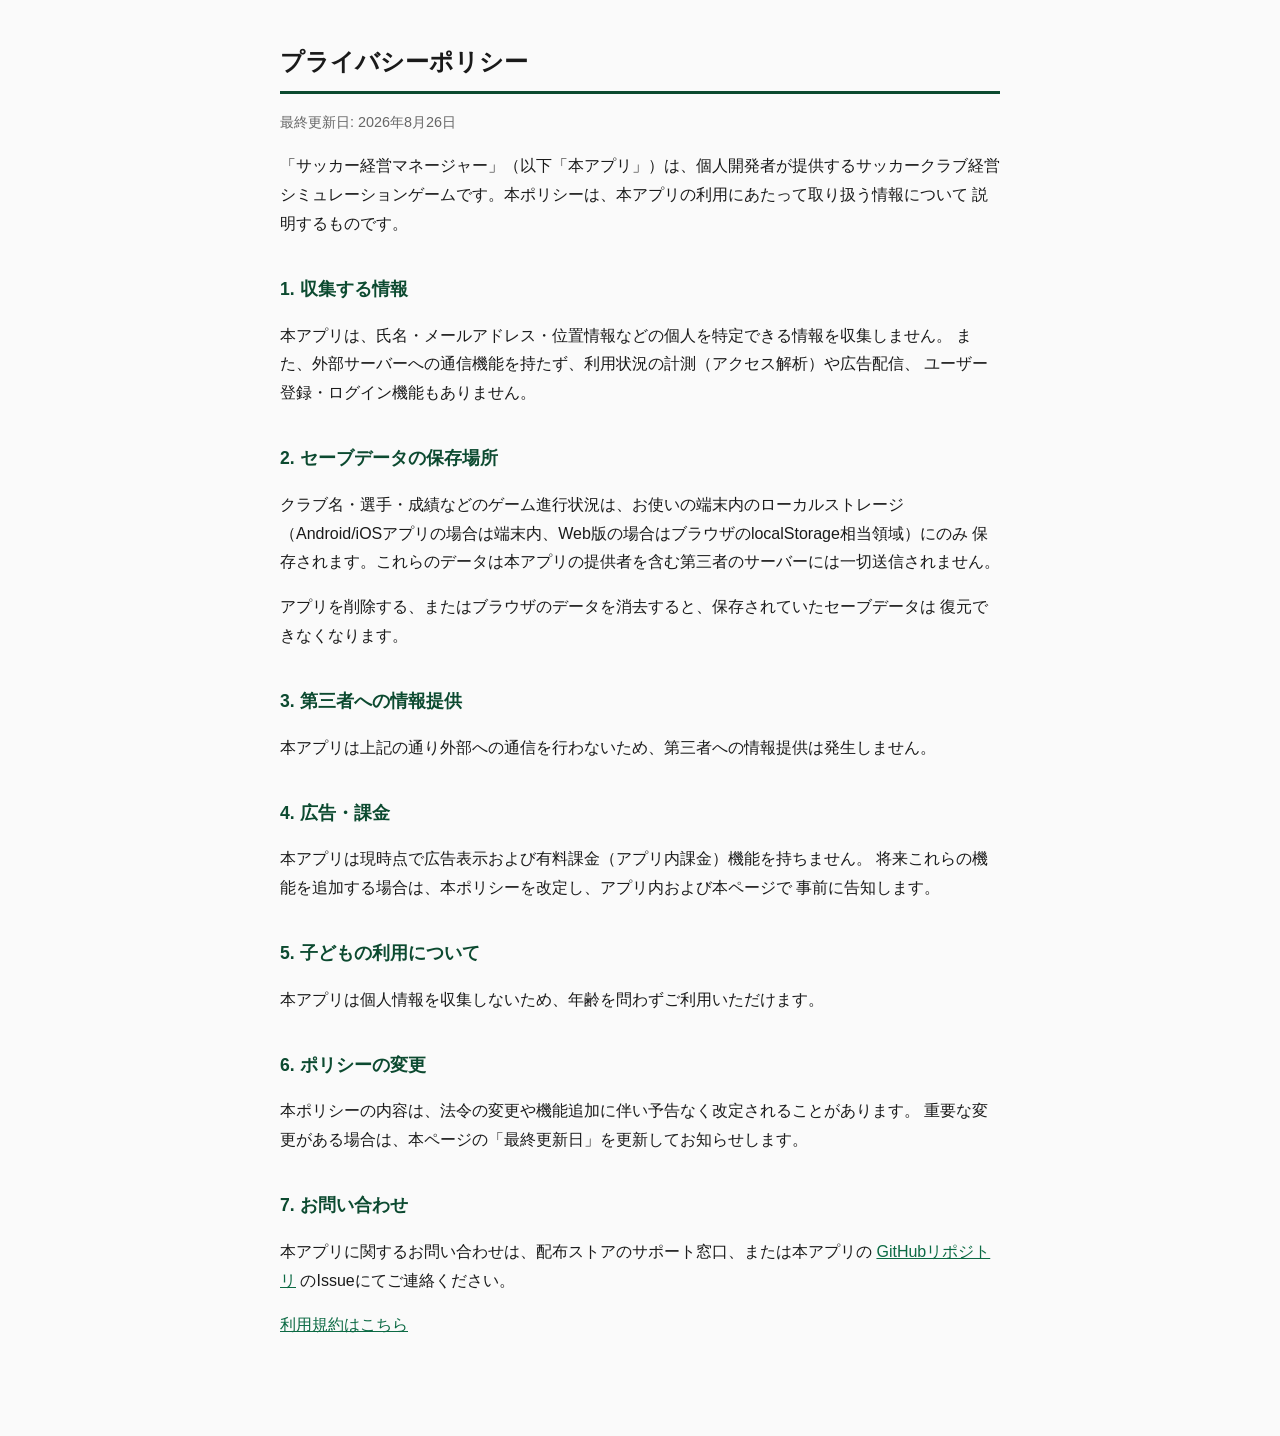
==== projects/PJT003-soccer-manager/legal/privacy.html @ ec603224 "soccer_managerをPJT003として追加 kabu-agari-rankingリポジトリで開発していたFlutter/Flame製のサッカークラブ 経営シミュレーションゲーム一式を、こちら" ====
<!doctype html>
<html lang="ja">
<head>
<meta charset="utf-8">
<meta name="viewport" content="width=device-width, initial-scale=1">
<title>プライバシーポリシー | サッカー経営マネージャー</title>
<style>
  body { font-family: -apple-system, BlinkMacSystemFont, "Hiragino Sans", "Yu Gothic", sans-serif; line-height: 1.8; max-width: 720px; margin: 0 auto; padding: 24px 20px 80px; color: #1a1a1a; background: #fafafa; }
  h1 { font-size: 1.5rem; border-bottom: 3px solid #0c4a30; padding-bottom: 8px; }
  h2 { font-size: 1.1rem; margin-top: 2em; color: #0c4a30; }
  .updated { color: #666; font-size: 0.9rem; }
  ul { padding-left: 1.4em; }
  a { color: #0c6a44; }
</style>
</head>
<body>
<h1>プライバシーポリシー</h1>
<p class="updated">最終更新日: 2026年8月26日</p>

<p>
「サッカー経営マネージャー」（以下「本アプリ」）は、個人開発者が提供するサッカークラブ経営
シミュレーションゲームです。本ポリシーは、本アプリの利用にあたって取り扱う情報について
説明するものです。
</p>

<h2>1. 収集する情報</h2>
<p>
本アプリは、氏名・メールアドレス・位置情報などの個人を特定できる情報を収集しません。
また、外部サーバーへの通信機能を持たず、利用状況の計測（アクセス解析）や広告配信、
ユーザー登録・ログイン機能もありません。
</p>

<h2>2. セーブデータの保存場所</h2>
<p>
クラブ名・選手・成績などのゲーム進行状況は、お使いの端末内のローカルストレージ
（Android/iOSアプリの場合は端末内、Web版の場合はブラウザのlocalStorage相当領域）にのみ
保存されます。これらのデータは本アプリの提供者を含む第三者のサーバーには一切送信されません。
</p>
<p>
アプリを削除する、またはブラウザのデータを消去すると、保存されていたセーブデータは
復元できなくなります。
</p>

<h2>3. 第三者への情報提供</h2>
<p>
本アプリは上記の通り外部への通信を行わないため、第三者への情報提供は発生しません。
</p>

<h2>4. 広告・課金</h2>
<p>
本アプリは現時点で広告表示および有料課金（アプリ内課金）機能を持ちません。
将来これらの機能を追加する場合は、本ポリシーを改定し、アプリ内および本ページで
事前に告知します。
</p>

<h2>5. 子どもの利用について</h2>
<p>
本アプリは個人情報を収集しないため、年齢を問わずご利用いただけます。
</p>

<h2>6. ポリシーの変更</h2>
<p>
本ポリシーの内容は、法令の変更や機能追加に伴い予告なく改定されることがあります。
重要な変更がある場合は、本ページの「最終更新日」を更新してお知らせします。
</p>

<h2>7. お問い合わせ</h2>
<p>
本アプリに関するお問い合わせは、配布ストアのサポート窓口、または本アプリの
<a href="https://github.com/nami0817kk-arch/kabu-agari-ranking">GitHubリポジトリ</a>
のIssueにてご連絡ください。
</p>

<p><a href="./terms.html">利用規約はこちら</a></p>
</body>
</html>
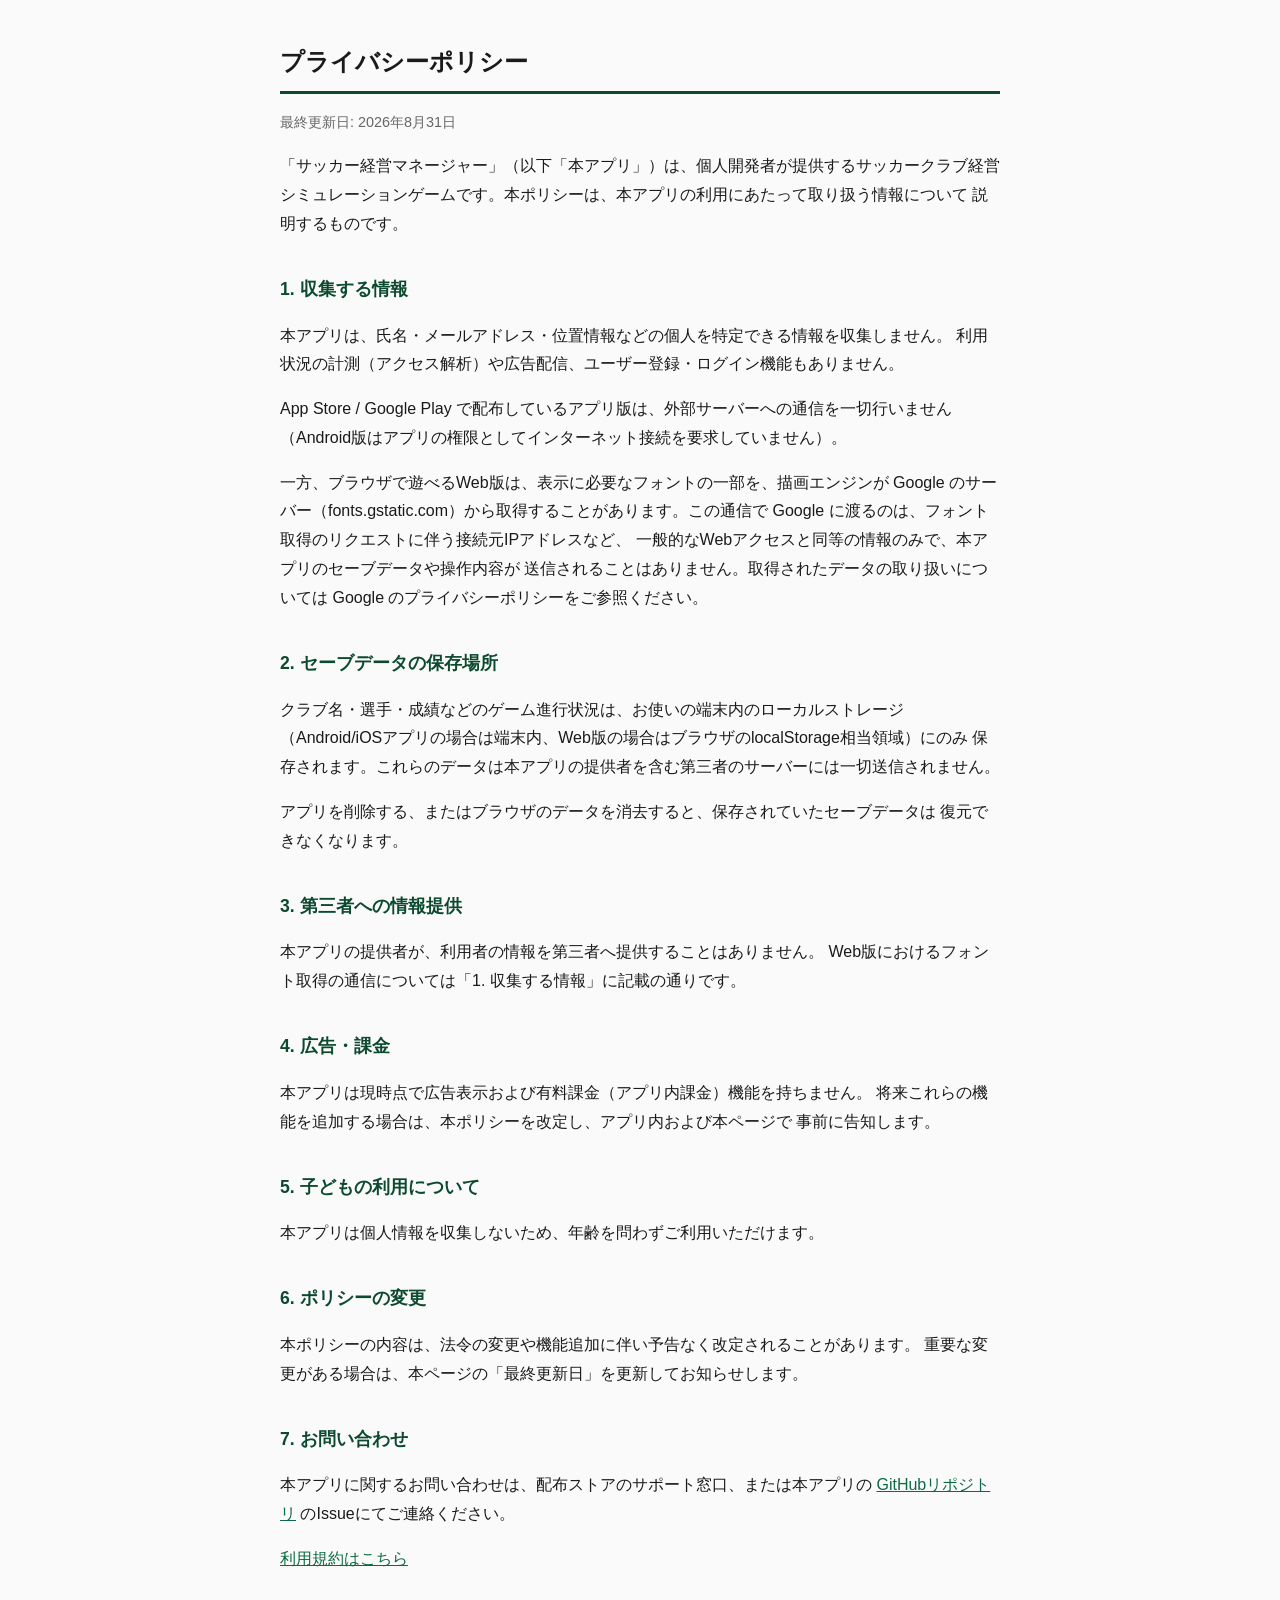
==== commit 12852303: "プライバシー: 外部フォント取得の廃止と、保有銘柄の公開防止 公開リポジトリに個人情報が含まれていないか点検した結果への対応。 鍵・証明書・APIキーの混入と、法務ページへの実名・住所の記載は いずれ" ====
--- a/projects/PJT003-soccer-manager/legal/privacy.html
+++ b/projects/PJT003-soccer-manager/legal/privacy.html
@@ -15,7 +15,7 @@
 </head>
 <body>
 <h1>プライバシーポリシー</h1>
-<p class="updated">最終更新日: 2026年8月26日</p>
+<p class="updated">最終更新日: 2026年8月31日</p>
 
 <p>
 「サッカー経営マネージャー」（以下「本アプリ」）は、個人開発者が提供するサッカークラブ経営
@@ -26,8 +26,19 @@
 <h2>1. 収集する情報</h2>
 <p>
 本アプリは、氏名・メールアドレス・位置情報などの個人を特定できる情報を収集しません。
-また、外部サーバーへの通信機能を持たず、利用状況の計測（アクセス解析）や広告配信、
-ユーザー登録・ログイン機能もありません。
+利用状況の計測（アクセス解析）や広告配信、ユーザー登録・ログイン機能もありません。
+</p>
+<p>
+App Store / Google Play で配布しているアプリ版は、外部サーバーへの通信を一切行いません
+（Android版はアプリの権限としてインターネット接続を要求していません）。
+</p>
+<p>
+一方、ブラウザで遊べるWeb版は、表示に必要なフォントの一部を、描画エンジンが
+Google のサーバー（fonts.gstatic.com）から取得することがあります。この通信で
+Google に渡るのは、フォント取得のリクエストに伴う接続元IPアドレスなど、
+一般的なWebアクセスと同等の情報のみで、本アプリのセーブデータや操作内容が
+送信されることはありません。取得されたデータの取り扱いについては
+Google のプライバシーポリシーをご参照ください。
 </p>
 
 <h2>2. セーブデータの保存場所</h2>
@@ -43,7 +54,8 @@
 
 <h2>3. 第三者への情報提供</h2>
 <p>
-本アプリは上記の通り外部への通信を行わないため、第三者への情報提供は発生しません。
+本アプリの提供者が、利用者の情報を第三者へ提供することはありません。
+Web版におけるフォント取得の通信については「1. 収集する情報」に記載の通りです。
 </p>
 
 <h2>4. 広告・課金</h2>
@@ -67,7 +79,7 @@
 <h2>7. お問い合わせ</h2>
 <p>
 本アプリに関するお問い合わせは、配布ストアのサポート窓口、または本アプリの
-<a href="https://github.com/nami0817kk-arch/kabu-agari-ranking">GitHubリポジトリ</a>
+<a href="https://github.com/nami0817kk-arch/claude-code-dev">GitHubリポジトリ</a>
 のIssueにてご連絡ください。
 </p>
 
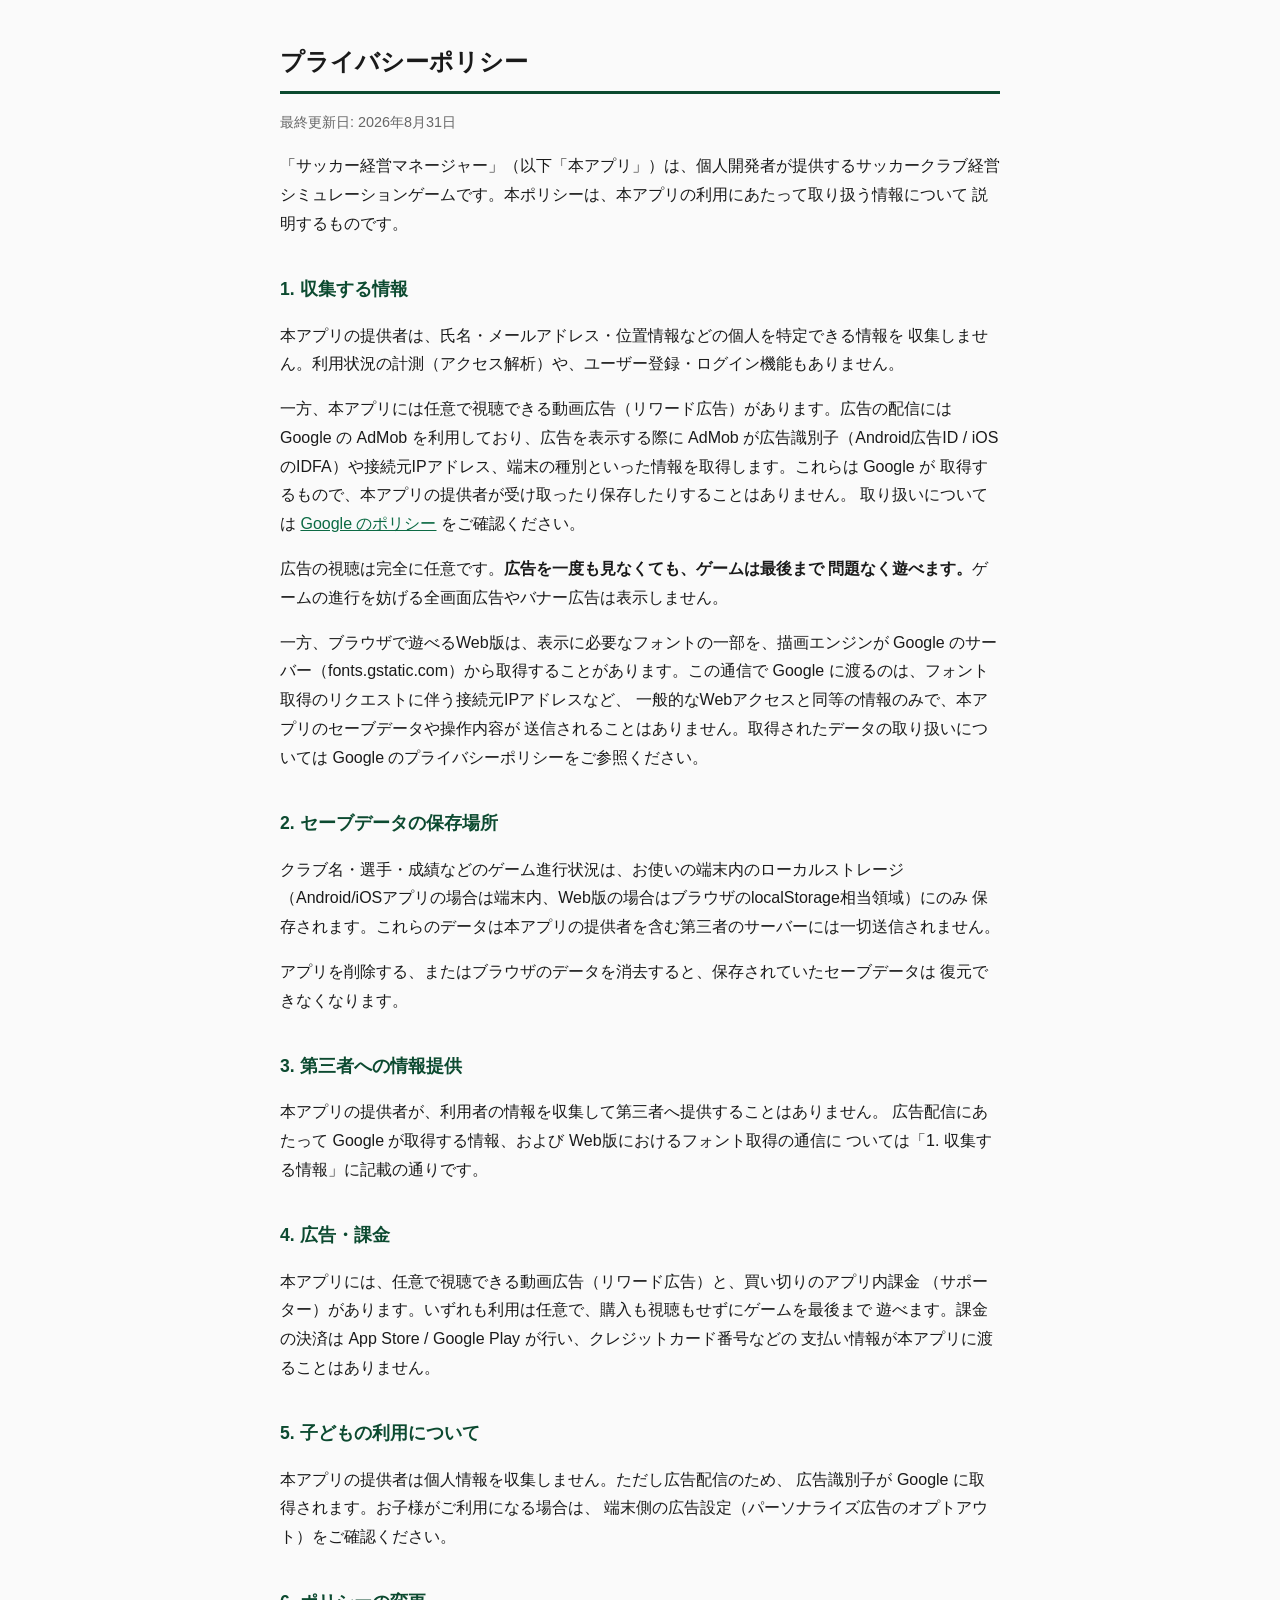
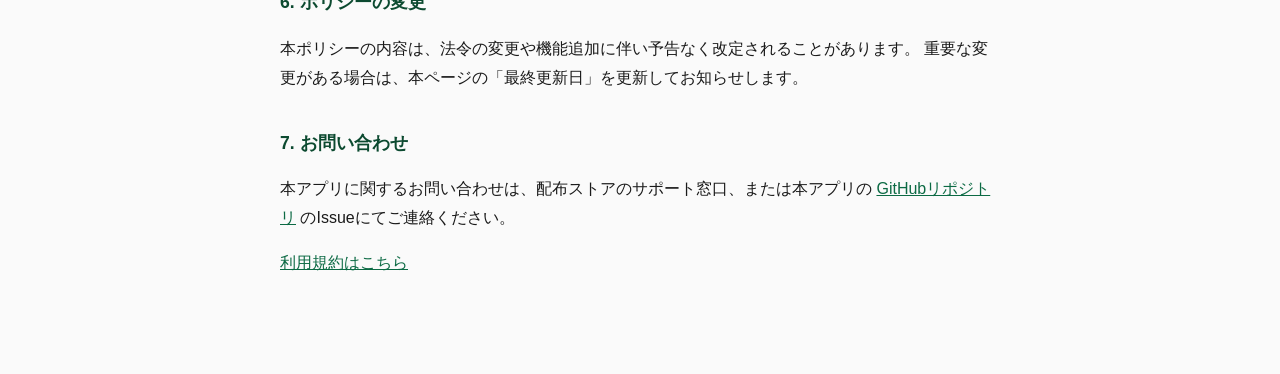
==== commit b9b22c65: "収益化の仕組み(リワード広告+サポーター購入)を追加 無料アプリとして収益を得る導線を追加した。ゲームバランスを壊さない ことを最優先に、課金・広告いずれも「見なくても不利にならない」設計に してある" ====
--- a/projects/PJT003-soccer-manager/legal/privacy.html
+++ b/projects/PJT003-soccer-manager/legal/privacy.html
@@ -25,12 +25,21 @@
 
 <h2>1. 収集する情報</h2>
 <p>
-本アプリは、氏名・メールアドレス・位置情報などの個人を特定できる情報を収集しません。
-利用状況の計測（アクセス解析）や広告配信、ユーザー登録・ログイン機能もありません。
+本アプリの提供者は、氏名・メールアドレス・位置情報などの個人を特定できる情報を
+収集しません。利用状況の計測（アクセス解析）や、ユーザー登録・ログイン機能もありません。
 </p>
 <p>
-App Store / Google Play で配布しているアプリ版は、外部サーバーへの通信を一切行いません
-（Android版はアプリの権限としてインターネット接続を要求していません）。
+一方、本アプリには任意で視聴できる動画広告（リワード広告）があります。広告の配信には
+Google の AdMob を利用しており、広告を表示する際に AdMob が広告識別子（Android広告ID /
+iOSのIDFA）や接続元IPアドレス、端末の種別といった情報を取得します。これらは Google が
+取得するもので、本アプリの提供者が受け取ったり保存したりすることはありません。
+取り扱いについては
+<a href="https://policies.google.com/technologies/partner-sites">Google のポリシー</a>
+をご確認ください。
+</p>
+<p>
+広告の視聴は完全に任意です。<strong>広告を一度も見なくても、ゲームは最後まで
+問題なく遊べます。</strong>ゲームの進行を妨げる全画面広告やバナー広告は表示しません。
 </p>
 <p>
 一方、ブラウザで遊べるWeb版は、表示に必要なフォントの一部を、描画エンジンが
@@ -54,20 +63,24 @@
 
 <h2>3. 第三者への情報提供</h2>
 <p>
-本アプリの提供者が、利用者の情報を第三者へ提供することはありません。
-Web版におけるフォント取得の通信については「1. 収集する情報」に記載の通りです。
+本アプリの提供者が、利用者の情報を収集して第三者へ提供することはありません。
+広告配信にあたって Google が取得する情報、および Web版におけるフォント取得の通信に
+ついては「1. 収集する情報」に記載の通りです。
 </p>
 
 <h2>4. 広告・課金</h2>
 <p>
-本アプリは現時点で広告表示および有料課金（アプリ内課金）機能を持ちません。
-将来これらの機能を追加する場合は、本ポリシーを改定し、アプリ内および本ページで
-事前に告知します。
+本アプリには、任意で視聴できる動画広告（リワード広告）と、買い切りのアプリ内課金
+（サポーター）があります。いずれも利用は任意で、購入も視聴もせずにゲームを最後まで
+遊べます。課金の決済は App Store / Google Play が行い、クレジットカード番号などの
+支払い情報が本アプリに渡ることはありません。
 </p>
 
 <h2>5. 子どもの利用について</h2>
 <p>
-本アプリは個人情報を収集しないため、年齢を問わずご利用いただけます。
+本アプリの提供者は個人情報を収集しません。ただし広告配信のため、
+広告識別子が Google に取得されます。お子様がご利用になる場合は、
+端末側の広告設定（パーソナライズ広告のオプトアウト）をご確認ください。
 </p>
 
 <h2>6. ポリシーの変更</h2>
